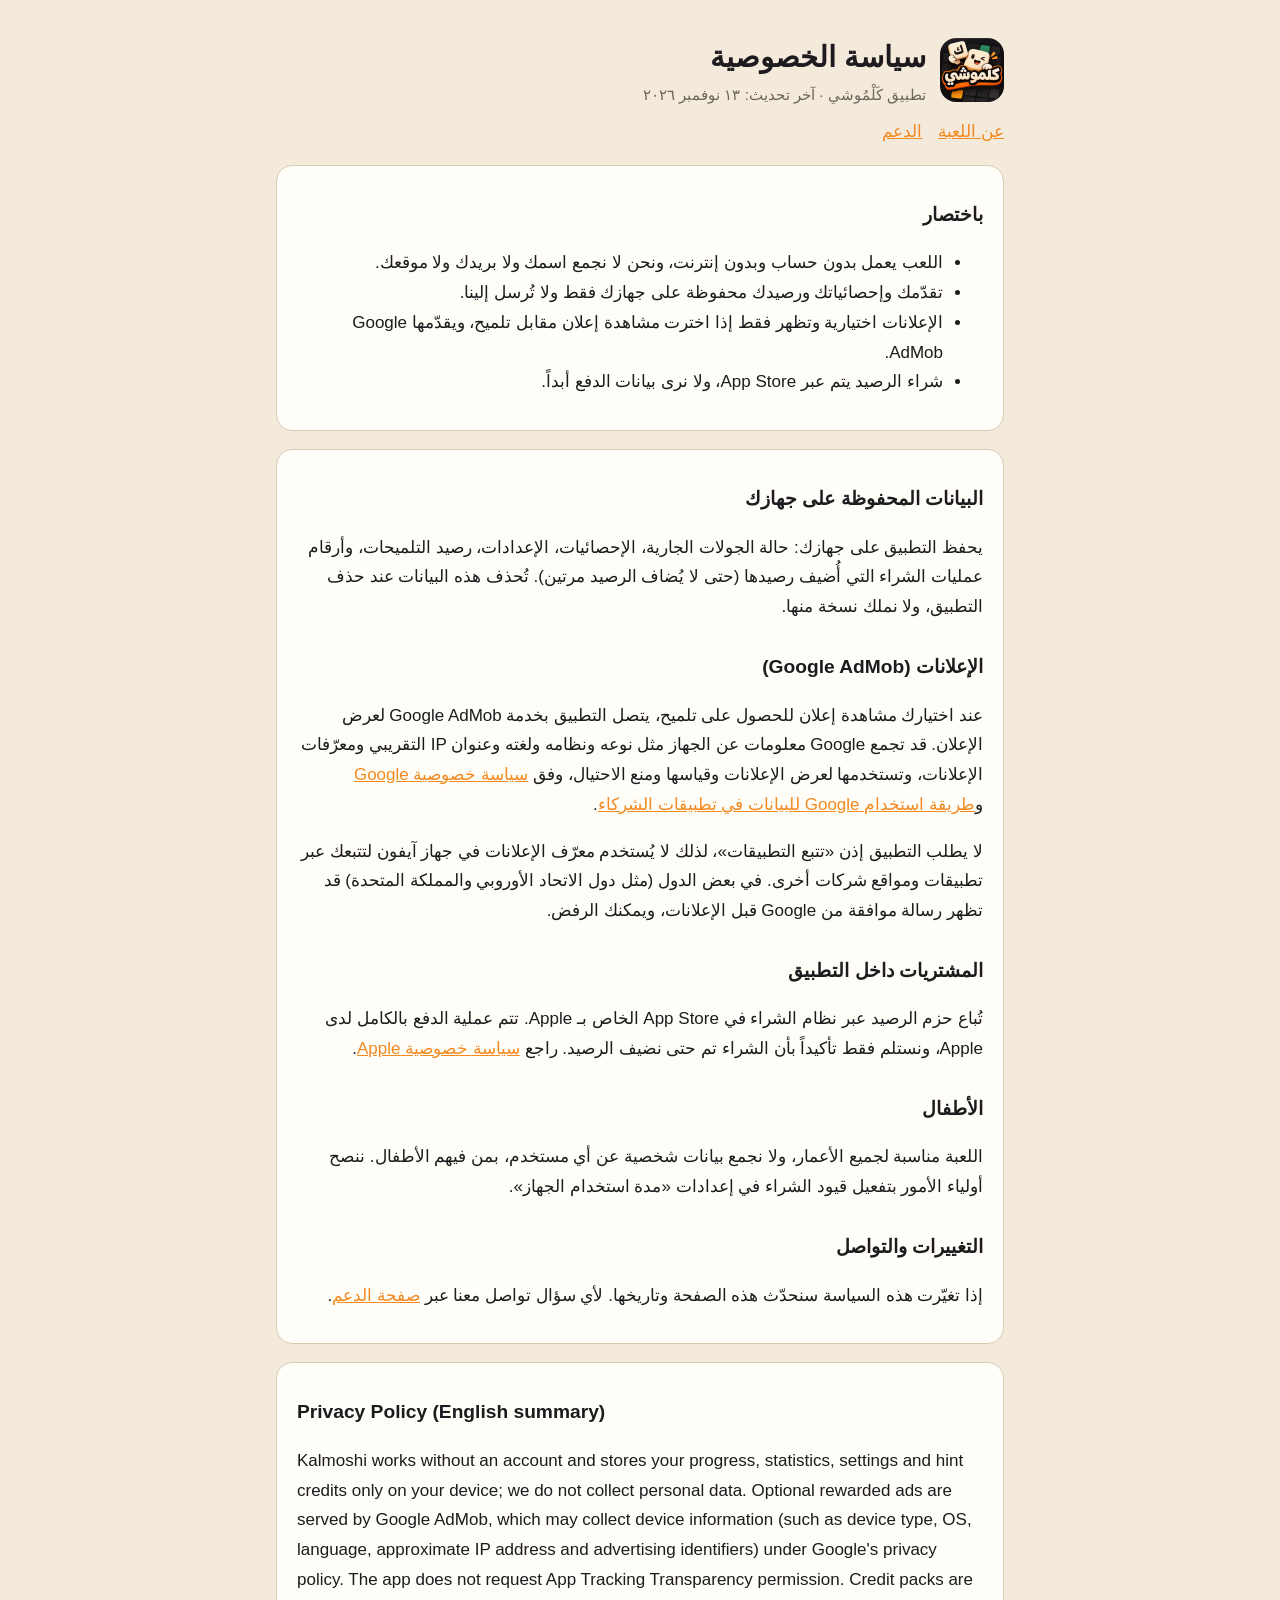
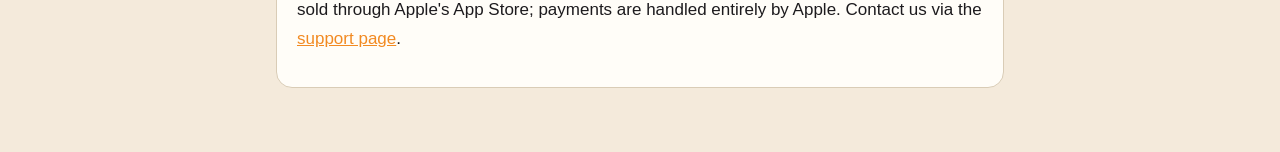
==== kalmoshi/privacy.html @ 200d5f2f "Kalmoshi privacy policy, support and landing pages Co-Authored-By: Claude Opus 5.5 <noreply@anthropi" ====
<!doctype html>
<html lang="ar" dir="rtl">
<head>
<meta charset="utf-8">
<meta name="viewport" content="width=device-width, initial-scale=1">
<title>سياسة الخصوصية · كلموشي</title>
<link rel="stylesheet" href="style.css">
</head>
<body>
<main>
  <header>
    <img src="icon.png" alt="">
    <div>
      <h1>سياسة الخصوصية</h1>
      <div class="muted">تطبيق كَلْمُوشي · آخر تحديث: ١٣ نوفمبر ٢٠٢٦</div>
    </div>
  </header>
  <nav><a href="./">عن اللعبة</a><a href="support.html">الدعم</a></nav>

  <div class="card">
    <h2>باختصار</h2>
    <ul>
      <li>اللعب يعمل بدون حساب وبدون إنترنت، ونحن لا نجمع اسمك ولا بريدك ولا موقعك.</li>
      <li>تقدّمك وإحصائياتك ورصيدك محفوظة على جهازك فقط ولا تُرسل إلينا.</li>
      <li>الإعلانات اختيارية وتظهر فقط إذا اخترت مشاهدة إعلان مقابل تلميح، ويقدّمها Google AdMob.</li>
      <li>شراء الرصيد يتم عبر App Store، ولا نرى بيانات الدفع أبداً.</li>
    </ul>
  </div>

  <div class="card">
    <h2>البيانات المحفوظة على جهازك</h2>
    <p>يحفظ التطبيق على جهازك: حالة الجولات الجارية، الإحصائيات، الإعدادات، رصيد التلميحات، وأرقام عمليات الشراء التي أُضيف رصيدها (حتى لا يُضاف الرصيد مرتين). تُحذف هذه البيانات عند حذف التطبيق، ولا نملك نسخة منها.</p>

    <h2>الإعلانات (Google AdMob)</h2>
    <p>عند اختيارك مشاهدة إعلان للحصول على تلميح، يتصل التطبيق بخدمة Google AdMob لعرض الإعلان. قد تجمع Google معلومات عن الجهاز مثل نوعه ونظامه ولغته وعنوان IP التقريبي ومعرّفات الإعلانات، وتستخدمها لعرض الإعلانات وقياسها ومنع الاحتيال، وفق <a href="https://policies.google.com/privacy">سياسة خصوصية Google</a> و<a href="https://policies.google.com/technologies/partner-sites">طريقة استخدام Google للبيانات في تطبيقات الشركاء</a>.</p>
    <p>لا يطلب التطبيق إذن «تتبع التطبيقات»، لذلك لا يُستخدم معرّف الإعلانات في جهاز آيفون لتتبعك عبر تطبيقات ومواقع شركات أخرى. في بعض الدول (مثل دول الاتحاد الأوروبي والمملكة المتحدة) قد تظهر رسالة موافقة من Google قبل الإعلانات، ويمكنك الرفض.</p>

    <h2>المشتريات داخل التطبيق</h2>
    <p>تُباع حزم الرصيد عبر نظام الشراء في App Store الخاص بـ Apple. تتم عملية الدفع بالكامل لدى Apple، ونستلم فقط تأكيداً بأن الشراء تم حتى نضيف الرصيد. راجع <a href="https://www.apple.com/legal/privacy/">سياسة خصوصية Apple</a>.</p>

    <h2>الأطفال</h2>
    <p>اللعبة مناسبة لجميع الأعمار، ولا نجمع بيانات شخصية عن أي مستخدم، بمن فيهم الأطفال. ننصح أولياء الأمور بتفعيل قيود الشراء في إعدادات «مدة استخدام الجهاز».</p>

    <h2>التغييرات والتواصل</h2>
    <p>إذا تغيّرت هذه السياسة سنحدّث هذه الصفحة وتاريخها. لأي سؤال تواصل معنا عبر <a href="support.html">صفحة الدعم</a>.</p>
  </div>

  <div class="card en" dir="ltr" lang="en">
    <h2>Privacy Policy (English summary)</h2>
    <p>Kalmoshi works without an account and stores your progress, statistics, settings and hint credits only on your device; we do not collect personal data. Optional rewarded ads are served by Google AdMob, which may collect device information (such as device type, OS, language, approximate IP address and advertising identifiers) under Google's privacy policy. The app does not request App Tracking Transparency permission. Credit packs are sold through Apple's App Store; payments are handled entirely by Apple. Contact us via the <a href="support.html">support page</a>.</p>
  </div>
</main>
</body>
</html>
---- kalmoshi/style.css ----
:root {
  --bg: #f4eadb;
  --surface: #fffdf8;
  --ink: #1d1b1e;
  --muted: #6b655c;
  --accent: #f28a22;
  --border: #d9ccb6;
}
@media (prefers-color-scheme: dark) {
  :root {
    --bg: #121113;
    --surface: #1d1c20;
    --ink: #f6ecdc;
    --muted: #a9a298;
    --border: #323137;
  }
}
* { box-sizing: border-box; }
body {
  margin: 0;
  background: var(--bg);
  color: var(--ink);
  font: 17px/1.75 -apple-system, "SF Arabic", "Segoe UI", Tahoma, sans-serif;
}
main { max-width: 760px; margin: 0 auto; padding: 32px 16px 64px; }
header { display: flex; align-items: center; gap: 14px; margin-bottom: 8px; }
header img { width: 64px; height: 64px; border-radius: 16px; }
h1 { font-size: 1.8rem; margin: 0; }
h2 { font-size: 1.2rem; margin: 28px 0 6px; }
p, li { color: var(--ink); }
.muted { color: var(--muted); font-size: 0.95rem; }
.card {
  background: var(--surface);
  border: 1px solid var(--border);
  border-radius: 16px;
  padding: 4px 20px 16px;
  margin-top: 18px;
}
a { color: var(--accent); }
.en { direction: ltr; text-align: left; }
nav a { margin-inline-end: 16px; }
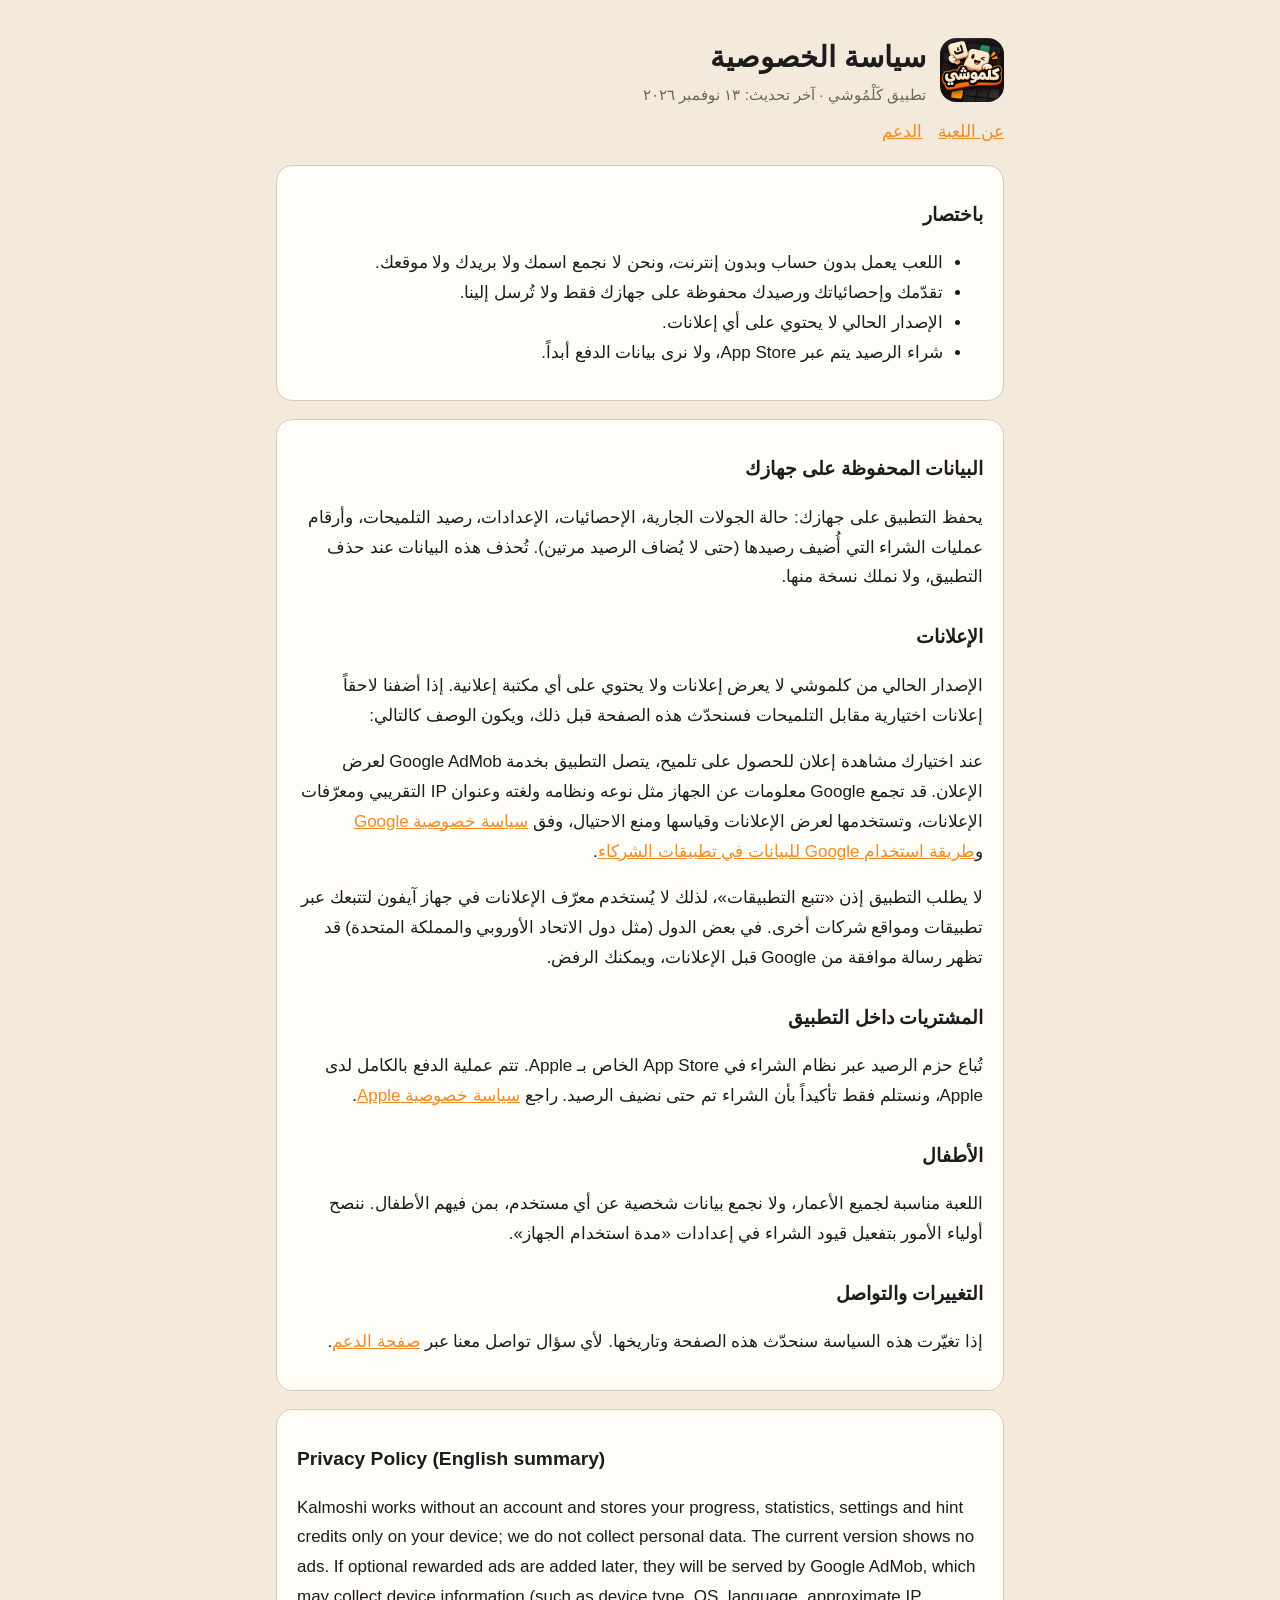
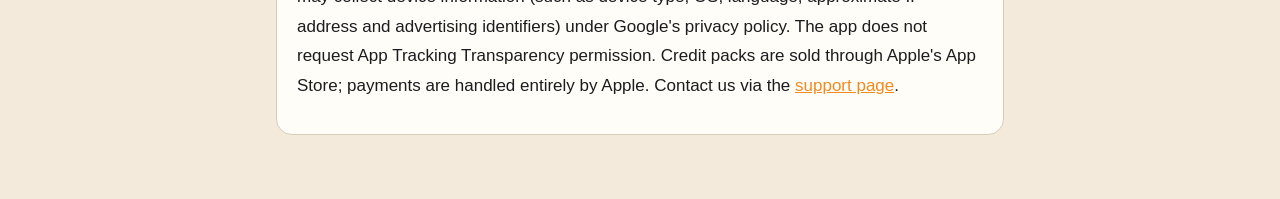
==== commit 6005f6d9: "Privacy: version 1.0 has no ads Co-Authored-By: Claude Opus 5.5 <noreply@anthropic.com>" ====
--- a/kalmoshi/privacy.html
+++ b/kalmoshi/privacy.html
@@ -22,7 +22,7 @@
     <ul>
       <li>اللعب يعمل بدون حساب وبدون إنترنت، ونحن لا نجمع اسمك ولا بريدك ولا موقعك.</li>
       <li>تقدّمك وإحصائياتك ورصيدك محفوظة على جهازك فقط ولا تُرسل إلينا.</li>
-      <li>الإعلانات اختيارية وتظهر فقط إذا اخترت مشاهدة إعلان مقابل تلميح، ويقدّمها Google AdMob.</li>
+      <li>الإصدار الحالي لا يحتوي على أي إعلانات.</li>
       <li>شراء الرصيد يتم عبر App Store، ولا نرى بيانات الدفع أبداً.</li>
     </ul>
   </div>
@@ -31,7 +31,8 @@
     <h2>البيانات المحفوظة على جهازك</h2>
     <p>يحفظ التطبيق على جهازك: حالة الجولات الجارية، الإحصائيات، الإعدادات، رصيد التلميحات، وأرقام عمليات الشراء التي أُضيف رصيدها (حتى لا يُضاف الرصيد مرتين). تُحذف هذه البيانات عند حذف التطبيق، ولا نملك نسخة منها.</p>
 
-    <h2>الإعلانات (Google AdMob)</h2>
+    <h2>الإعلانات</h2>
+    <p>الإصدار الحالي من كلموشي لا يعرض إعلانات ولا يحتوي على أي مكتبة إعلانية. إذا أضفنا لاحقاً إعلانات اختيارية مقابل التلميحات فسنحدّث هذه الصفحة قبل ذلك، ويكون الوصف كالتالي:</p>
     <p>عند اختيارك مشاهدة إعلان للحصول على تلميح، يتصل التطبيق بخدمة Google AdMob لعرض الإعلان. قد تجمع Google معلومات عن الجهاز مثل نوعه ونظامه ولغته وعنوان IP التقريبي ومعرّفات الإعلانات، وتستخدمها لعرض الإعلانات وقياسها ومنع الاحتيال، وفق <a href="https://policies.google.com/privacy">سياسة خصوصية Google</a> و<a href="https://policies.google.com/technologies/partner-sites">طريقة استخدام Google للبيانات في تطبيقات الشركاء</a>.</p>
     <p>لا يطلب التطبيق إذن «تتبع التطبيقات»، لذلك لا يُستخدم معرّف الإعلانات في جهاز آيفون لتتبعك عبر تطبيقات ومواقع شركات أخرى. في بعض الدول (مثل دول الاتحاد الأوروبي والمملكة المتحدة) قد تظهر رسالة موافقة من Google قبل الإعلانات، ويمكنك الرفض.</p>
 
@@ -47,7 +48,7 @@
 
   <div class="card en" dir="ltr" lang="en">
     <h2>Privacy Policy (English summary)</h2>
-    <p>Kalmoshi works without an account and stores your progress, statistics, settings and hint credits only on your device; we do not collect personal data. Optional rewarded ads are served by Google AdMob, which may collect device information (such as device type, OS, language, approximate IP address and advertising identifiers) under Google's privacy policy. The app does not request App Tracking Transparency permission. Credit packs are sold through Apple's App Store; payments are handled entirely by Apple. Contact us via the <a href="support.html">support page</a>.</p>
+    <p>Kalmoshi works without an account and stores your progress, statistics, settings and hint credits only on your device; we do not collect personal data. The current version shows no ads. If optional rewarded ads are added later, they will be served by Google AdMob, which may collect device information (such as device type, OS, language, approximate IP address and advertising identifiers) under Google's privacy policy. The app does not request App Tracking Transparency permission. Credit packs are sold through Apple's App Store; payments are handled entirely by Apple. Contact us via the <a href="support.html">support page</a>.</p>
   </div>
 </main>
 </body>
